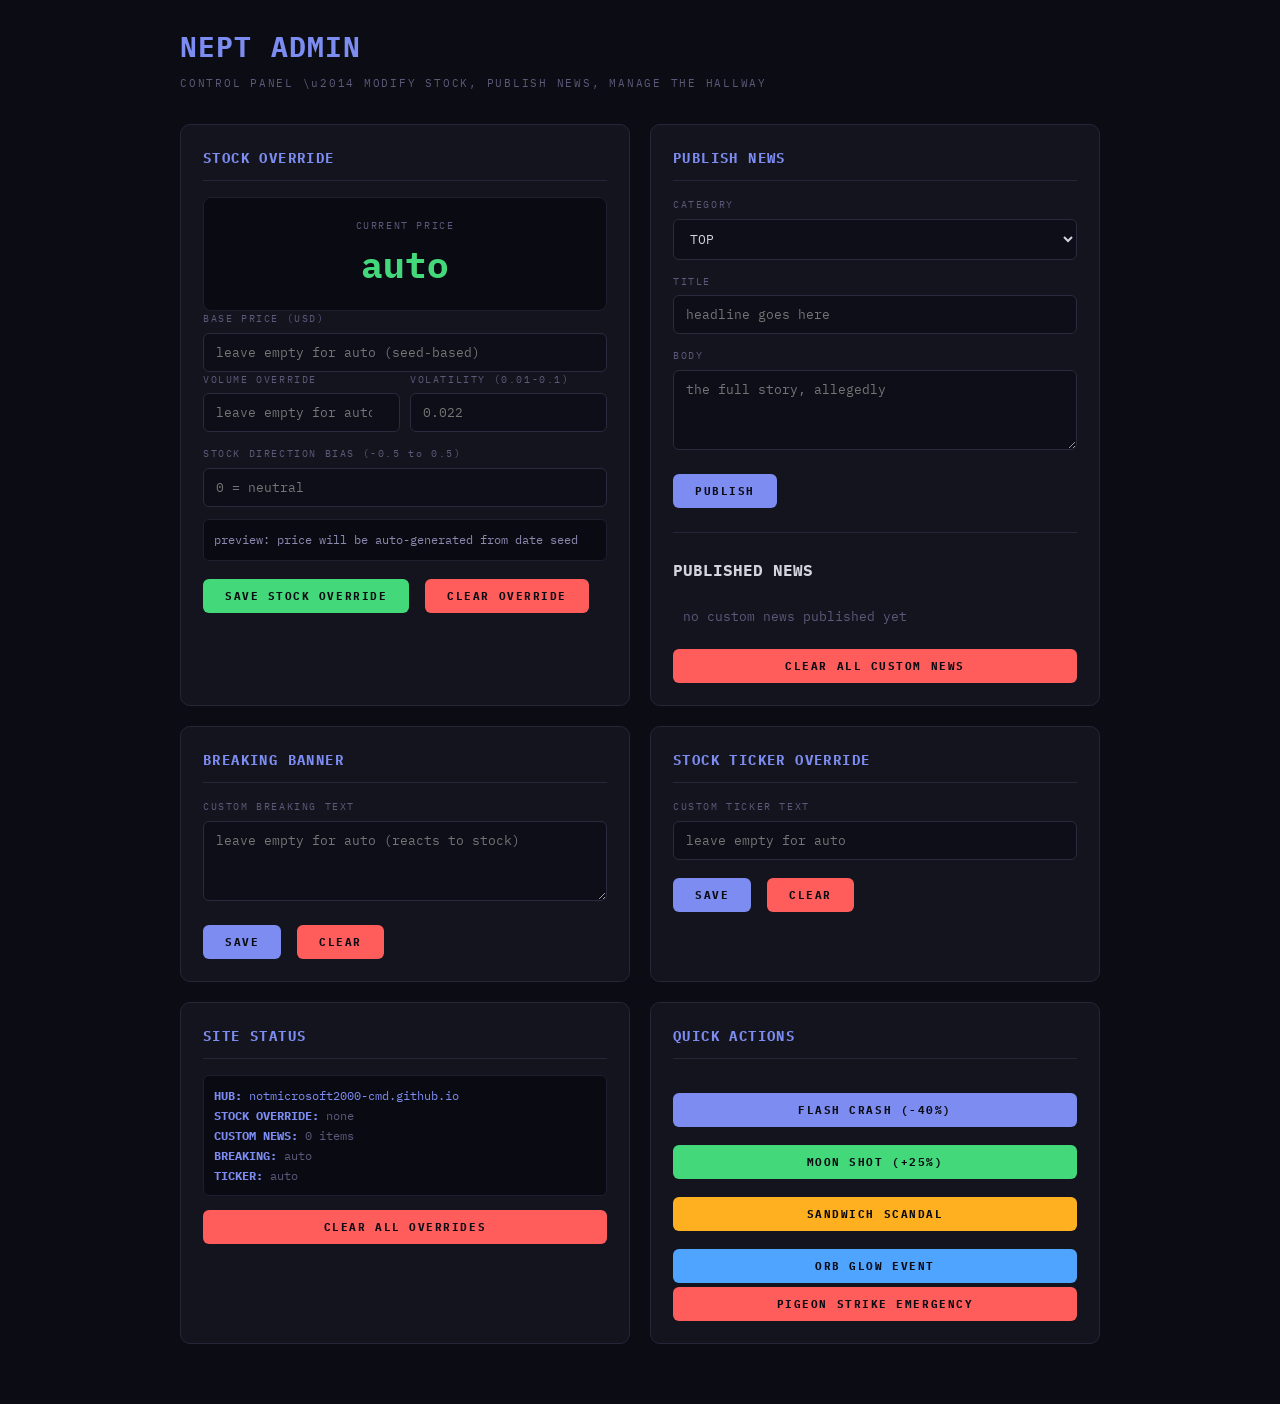
==== admin.html @ 203fe573 "hub v1.9: professional investor page with live chart/gridlines/volume, admin control panel, home orb" ====
<!DOCTYPE html>
<html lang="en">
<head>
  <meta charset="UTF-8">
  <meta name="viewport" content="width=device-width, initial-scale=1.0">
  <meta name="robots" content="noindex, nofollow">
  <title>NEPT ADMIN \u2014 CONTROL PANEL</title>
  <link rel="icon" href="favicon.svg" type="image/svg+xml">
  <link rel="preconnect" href="https://fonts.googleapis.com">
  <link rel="preconnect" href="https://fonts.gstatic.com" crossorigin>
  <link href="https://fonts.googleapis.com/css2?family=IBM+Plex+Mono:wght@400;500;700&display=swap" rel="stylesheet">
  <style>
    *, *::before, *::after { box-sizing: border-box; margin: 0; padding: 0; }
    body { min-height: 100vh; background: #0c0c14; color: #d4d4e0; font-family: "IBM Plex Mono", ui-monospace, monospace; font-size: 13px; line-height: 1.65; padding: 0; }
    .wrap { max-width: 960px; margin: 0 auto; padding: 24px 20px 60px; }
    h1 { font-size: 28px; font-weight: 700; color: #7c8cf0; letter-spacing: .04em; margin-bottom: 4px; }
    .sub { font-size: 11px; letter-spacing: .16em; color: #5a5a7a; margin-bottom: 32px; }
    .grid { display: grid; grid-template-columns: 1fr 1fr; gap: 20px; }
    @media (max-width: 700px) { .grid { grid-template-columns: 1fr; } }
    .card { background: #14141e; border: 1px solid #262638; border-radius: 10px; padding: 22px; }
    .card h2 { font-size: 14px; font-weight: 700; color: #7c8cf0; letter-spacing: .1em; margin-bottom: 16px; border-bottom: 1px solid #262638; padding-bottom: 10px; }
    label { display: block; font-size: 10px; letter-spacing: .16em; color: #5a5a7a; margin-bottom: 5px; margin-top: 14px; }
    label:first-of-type { margin-top: 0; }
    input, textarea, select { width: 100%; background: #0e0e18; border: 1px solid #2a2a3e; border-radius: 6px; padding: 10px 12px; color: #d4d4e0; font-family: inherit; font-size: 13px; outline: none; transition: border-color .2s; }
    input:focus, textarea:focus, select:focus { border-color: #7c8cf0; }
    textarea { min-height: 80px; resize: vertical; }
    .row { display: flex; gap: 10px; }
    .row > * { flex: 1; }
    .btn { display: inline-flex; align-items: center; justify-content: center; margin-top: 18px; padding: 10px 22px; background: #7c8cf0; color: #0c0c14; border: none; border-radius: 6px; font-family: inherit; font-size: 11px; font-weight: 700; letter-spacing: .14em; cursor: pointer; transition: filter .2s, transform .15s; }
    .btn:hover { filter: brightness(1.15); transform: translateY(-1px); }
    .btn:active { transform: translateY(0); }
    .btn.red { background: #ff5c5c; }
    .btn.green { background: #43d97a; }
    .btn.full { width: 100%; }
    .msg { margin-top: 14px; padding: 10px 14px; border-radius: 6px; font-size: 12px; display: none; }
    .msg.ok { display: block; background: #122a18; border: 1px solid #2a5a34; color: #43d97a; }
    .msg.err { display: block; background: #2a1214; border: 1px solid #5a2a2c; color: #ff5c5c; }
    .preview { margin-top: 12px; padding: 10px; background: #0a0a12; border: 1px solid #1e1e2e; border-radius: 6px; font-size: 12px; color: #8a8ab0; }
    .preview b { color: #7c8cf0; }
    .news-list { max-height: 300px; overflow-y: auto; margin-top: 10px; }
    .news-item { display: flex; align-items: flex-start; gap: 10px; padding: 10px; border-bottom: 1px solid #1e1e2e; font-size: 12px; }
    .news-item:last-child { border-bottom: 0; }
    .news-item .ncat { flex: none; background: #7c8cf0; color: #0c0c14; font-size: 9px; font-weight: 700; letter-spacing: .12em; padding: 2px 6px; border-radius: 3px; }
    .news-item .ntxt { flex: 1; }
    .news-item .ntxt b { display: block; color: #d4d4e0; margin-bottom: 2px; }
    .news-item .del { flex: none; background: none; border: none; color: #5a5a7a; cursor: pointer; font-size: 14px; }
    .news-item .del:hover { color: #ff5c5c; }
    .stock-live { padding: 16px; background: #0a0a12; border: 1px solid #1e1e2e; border-radius: 8px; margin-top: 12px; text-align: center; }
    .stock-live .price { font-size: 36px; font-weight: 700; color: #43d97a; }
    .stock-live .lbl { font-size: 10px; letter-spacing: .16em; color: #5a5a7a; margin-top: 4px; }
    hr { border: none; border-top: 1px solid #262638; margin: 24px 0; }
    .section-title { font-size: 16px; font-weight: 700; color: #d4d4e0; margin-bottom: 12px; }
    a { color: #7c8cf0; text-decoration: none; }
    a:hover { text-decoration: underline; }
  </style>
</head>
<body>
  <div class="wrap">
    <h1>NEPT ADMIN</h1>
    <p class="sub">CONTROL PANEL \u2014 MODIFY STOCK, PUBLISH NEWS, MANAGE THE HALLWAY</p>

    <div class="grid">
      <div class="card">
        <h2>STOCK OVERRIDE</h2>
        <div class="stock-live">
          <div class="lbl">CURRENT PRICE</div>
          <div class="price" id="curPrice">auto</div>
        </div>
        <label>BASE PRICE (USD)</label>
        <input type="number" id="admPrice" step="0.01" placeholder="leave empty for auto (seed-based)">
        <div class="row">
          <div>
            <label>VOLUME OVERRIDE</label>
            <input type="number" id="admVolume" step="1000" placeholder="leave empty for auto">
          </div>
          <div>
            <label>VOLATILITY (0.01-0.1)</label>
            <input type="number" id="admVolatility" step="0.001" min="0.005" max="0.15" placeholder="0.022">
          </div>
        </div>
        <label>STOCK DIRECTION BIAS (-0.5 to 0.5)</label>
        <input type="number" id="admBias" step="0.01" min="-0.5" max="0.5" placeholder="0 = neutral">
        <div class="preview" id="stockPreview">preview: price will be auto-generated from date seed</div>
        <button class="btn green" onclick="saveStock()">SAVE STOCK OVERRIDE</button>
        <button class="btn red" onclick="clearStock()" style="margin-left:8px">CLEAR OVERRIDE</button>
        <div class="msg" id="stockMsg"></div>
      </div>

      <div class="card">
        <h2>PUBLISH NEWS</h2>
        <label>CATEGORY</label>
        <select id="newsCat">
          <option>TOP</option>
          <option>MARKETS</option>
          <option>SCANDAL</option>
          <option>TECH</option>
          <option>LOCAL</option>
          <option>TRAGEDY</option>
        </select>
        <label>TITLE</label>
        <input type="text" id="newsTitle" maxlength="120" placeholder="headline goes here">
        <label>BODY</label>
        <textarea id="newsBody" maxlength="600" placeholder="the full story, allegedly"></textarea>
        <button class="btn" onclick="publishNews()">PUBLISH</button>
        <div class="msg" id="newsMsg"></div>
        <hr>
        <div class="section-title">PUBLISHED NEWS</div>
        <div class="news-list" id="newsList"></div>
        <button class="btn red full" onclick="clearNews()" style="margin-top:12px">CLEAR ALL CUSTOM NEWS</button>
      </div>

      <div class="card">
        <h2>BREAKING BANNER</h2>
        <label>CUSTOM BREAKING TEXT</label>
        <textarea id="admBreaking" maxlength="200" placeholder="leave empty for auto (reacts to stock)"></textarea>
        <button class="btn" onclick="saveBreaking()">SAVE</button>
        <button class="btn red" onclick="clearBreaking()" style="margin-left:8px">CLEAR</button>
        <div class="msg" id="breakingMsg"></div>
      </div>

      <div class="card">
        <h2>STOCK TICKER OVERRIDE</h2>
        <label>CUSTOM TICKER TEXT</label>
        <input type="text" id="admTicker" maxlength="80" placeholder="leave empty for auto">
        <button class="btn" onclick="saveTicker()">SAVE</button>
        <button class="btn red" onclick="clearTicker()" style="margin-left:8px">CLEAR</button>
        <div class="msg" id="tickerMsg"></div>
      </div>

      <div class="card">
        <h2>SITE STATUS</h2>
        <div class="preview">
          <b>HUB:</b> <a href="https://notmicrosoft2000-cmd.github.io/" target="_blank">notmicrosoft2000-cmd.github.io</a><br>
          <b>STOCK OVERRIDE:</b> <span id="statusStock">none</span><br>
          <b>CUSTOM NEWS:</b> <span id="statusNews">0 items</span><br>
          <b>BREAKING:</b> <span id="statusBreaking">auto</span><br>
          <b>TICKER:</b> <span id="statusTicker">auto</span>
        </div>
        <button class="btn red full" onclick="clearAll()" style="margin-top:14px">CLEAR ALL OVERRIDES</button>
      </div>

      <div class="card">
        <h2>QUICK ACTIONS</h2>
        <button class="btn full" onclick="flashCrash()">FLASH CRASH (-40%)</button>
        <button class="btn full green" onclick="moonShot()">MOON SHOT (+25%)</button>
        <button class="btn full" onclick="sandwichScandal()" style="background:#ffb020;color:#0c0c14">SANDWICH SCANDAL</button>
        <button class="btn full" onclick="orbEvent()" style="background:#4fa4ff;color:#0c0c14">ORB GLOW EVENT</button>
        <button class="btn full red" onclick="pigeonStrike()" style="margin-top:4px">PIGEON STRIKE EMERGENCY</button>
      </div>
    </div>
  </div>

  <script>
    (function () {
      function $(s) { return document.querySelector(s); }
      function ls(k) { try { return localStorage.getItem(k); } catch(e) { return null; } }
      function lsw(k, v) { try { localStorage.setItem(k, v); } catch(e) {} }

      var stock = {};
      try { stock = JSON.parse(ls("hub_adm_stock") || "{}"); } catch(e) {}
      if (stock.price) $("#admPrice").value = stock.price;
      if (stock.volume) $("#admVolume").value = stock.volume;
      if (stock.volatility) $("#admVolatility").value = stock.volatility;
      if (stock.bias) $("#admBias").value = stock.bias;

      var breaking = ls("hub_adm_breaking") || "";
      if (breaking) $("#admBreaking").value = breaking;
      var ticker = ls("hub_adm_ticker") || "";
      if (ticker) $("#admTicker").value = ticker;

      updateStatus();

      function show(el, type, msg) {
        el.className = "msg " + type;
        el.textContent = msg;
        setTimeout(function () { el.className = "msg"; }, 3000);
      }

      window.saveStock = function () {
        var p = $("#admPrice").value;
        var v = $("#admVolume").value;
        var vol = $("#admVolatility").value;
        var b = $("#admBias").value;
        var o = {};
        if (p) o.price = parseFloat(p);
        if (v) o.volume = parseInt(v, 10);
        if (vol) o.volatility = parseFloat(vol);
        if (b) o.bias = parseFloat(b);
        if (Object.keys(o).length === 0) { show($("#stockMsg"), "err", "nothing to save"); return; }
        lsw("hub_adm_stock", JSON.stringify(o));
        lsw("hub_adm_stock_at", String(Date.now()));
        show($("#stockMsg"), "ok", "stock override saved. hub will pick it up on next refresh.");
        updateStatus();
      };

      window.clearStock = function () {
        try { localStorage.removeItem("hub_adm_stock"); localStorage.removeItem("hub_adm_stock_at"); } catch(e) {}
        $("#admPrice").value = "";
        $("#admVolume").value = "";
        $("#admVolatility").value = "";
        $("#admBias").value = "";
        show($("#stockMsg"), "ok", "stock override cleared.");
        updateStatus();
      };

      window.publishNews = function () {
        var cat = $("#newsCat").value;
        var title = $("#newsTitle").value.trim();
        var body = $("#newsBody").value.trim();
        if (!title || !body) { show($("#newsMsg"), "err", "title and body required"); return; }
        var items = [];
        try { items = JSON.parse(ls("hub_adm_news") || "[]"); } catch(e) {}
        items.unshift({ cat: cat, title: title, body: body, time: "just published" });
        if (items.length > 20) items = items.slice(0, 20);
        lsw("hub_adm_news", JSON.stringify(items));
        $("#newsTitle").value = "";
        $("#newsBody").value = "";
        show($("#newsMsg"), "ok", "news published. " + items.length + " custom items total.");
        renderNewsList();
        updateStatus();
      };

      window.clearNews = function () {
        try { localStorage.removeItem("hub_adm_news"); } catch(e) {}
        show($("#newsMsg"), "ok", "all custom news cleared.");
        renderNewsList();
        updateStatus();
      };

      window.saveBreaking = function () {
        var t = $("#admBreaking").value.trim();
        if (t) { lsw("hub_adm_breaking", t); show($("#breakingMsg"), "ok", "breaking banner saved."); }
        else { show($("#breakingMsg"), "err", "enter some text first"); }
        updateStatus();
      };
      window.clearBreaking = function () {
        try { localStorage.removeItem("hub_adm_breaking"); } catch(e) {}
        $("#admBreaking").value = "";
        show($("#breakingMsg"), "ok", "breaking override cleared.");
        updateStatus();
      };
      window.saveTicker = function () {
        var t = $("#admTicker").value.trim();
        if (t) { lsw("hub_adm_ticker", t); show($("#tickerMsg"), "ok", "ticker override saved."); }
        else { show($("#tickerMsg"), "err", "enter some text first"); }
        updateStatus();
      };
      window.clearTicker = function () {
        try { localStorage.removeItem("hub_adm_ticker"); } catch(e) {}
        $("#admTicker").value = "";
        show($("#tickerMsg"), "ok", "ticker override cleared.");
        updateStatus();
      };

      window.clearAll = function () {
        ["hub_adm_stock","hub_adm_stock_at","hub_adm_news","hub_adm_breaking","hub_adm_ticker"].forEach(function(k) {
          try { localStorage.removeItem(k); } catch(e) {}
        });
        location.reload();
      };

      function renderNewsList() {
        var items = [];
        try { items = JSON.parse(ls("hub_adm_news") || "[]"); } catch(e) {}
        var el = $("#newsList");
        if (!items.length) { el.innerHTML = '<div style="padding:10px;color:#5a5a7a">no custom news published yet</div>'; return; }
        el.innerHTML = items.map(function (n, i) {
          return '<div class="news-item"><span class="ncat">' + n.cat + '</span><div class="ntxt"><b>' + n.title + '</b>' + n.body.slice(0, 100) + (n.body.length > 100 ? "..." : "") + '</div><button class="del" data-i="' + i + '">\u00d7</button></div>';
        }).join("");
        el.querySelectorAll(".del").forEach(function (btn) {
          btn.addEventListener("click", function () {
            var idx = parseInt(btn.getAttribute("data-i"), 10);
            items.splice(idx, 1);
            lsw("hub_adm_news", JSON.stringify(items));
            renderNewsList();
            updateStatus();
          });
        });
      }
      renderNewsList();

      function updateStatus() {
        var s = {};
        try { s = JSON.parse(ls("hub_adm_stock") || "{}"); } catch(e) {}
        var sn = $("#statusStock");
        if (s.price || s.volume || s.volatility || s.bias) {
          var parts = [];
          if (s.price) parts.push("$" + s.price);
          if (s.volume) parts.push("vol:" + s.volume);
          if (s.volatility) parts.push("volatility:" + s.volatility);
          if (s.bias) parts.push("bias:" + s.bias);
          sn.textContent = parts.join(", ");
          sn.style.color = "#43d97a";
        } else { sn.textContent = "none"; sn.style.color = "#5a5a7a"; }

        var news = [];
        try { news = JSON.parse(ls("hub_adm_news") || "[]"); } catch(e) {}
        var nn = $("#statusNews");
        nn.textContent = news.length + " items";
        nn.style.color = news.length ? "#43d97a" : "#5a5a7a";

        var brk = ls("hub_adm_breaking") || "";
        var bn = $("#statusBreaking");
        bn.textContent = brk ? "custom" : "auto";
        bn.style.color = brk ? "#ffb020" : "#5a5a7a";

        var tik = ls("hub_adm_ticker") || "";
        var tn = $("#statusTicker");
        tn.textContent = tik ? "custom" : "auto";
        tn.style.color = tik ? "#ffb020" : "#5a5a7a";
      }

      window.flashCrash = function () {
        lsw("hub_adm_stock", JSON.stringify({ price: 28.70, bias: -0.48, volatility: 0.09 }));
        lsw("hub_adm_stock_at", String(Date.now()));
        lsw("hub_adm_breaking", "FLASH CRASH \u2014 NEPT plummets 40% in 3 minutes. the toaster has left the building. the orb is flickering.");
        lsw("hub_adm_ticker", "NEPT FLASH CRASH \u2022 circuit breakers engaged \u2022 the pigeon is airborne");
        var items = [];
        try { items = JSON.parse(ls("hub_adm_news") || "[]"); } catch(e) {}
        items.unshift({ cat: "TOP", title: "FLASH CRASH: NEPT drops 40% in three minutes, nobody knows why, the toaster is missing", body: "Trading was halted after NEPT shares fell from $47 to $28 in under three minutes. The toaster, serving as interim CFO, was last seen leaving the building at high speed. The orb has begun flickering, which analysts describe as 'deeply concerning.' The pigeon has been deployed. The pigeon does not understand the situation.", time: "just now" });
        lsw("hub_adm_news", JSON.stringify(items));
        show($("#stockMsg"), "ok", "flash crash triggered. NEPT at $28.70.");
        renderNewsList();
        updateStatus();
      };

      window.moonShot = function () {
        lsw("hub_adm_stock", JSON.stringify({ price: 59.79, bias: 0.45, volatility: 0.06 }));
        lsw("hub_adm_stock_at", String(Date.now()));
        lsw("hub_adm_breaking", "MOON SHOT \u2014 NEPT surges 25% after orb classified as infrastructure. analysts upgrade to 'hmm indeed.'");
        lsw("hub_adm_ticker", "NEPT MOON \u2022 +25% \u2022 the orb has been declared critical infrastructure");
        var items = [];
        try { items = JSON.parse(ls("hub_adm_news") || "[]"); } catch(e) {}
        items.unshift({ cat: "MARKETS", title: "NEPT surges 25% after government declares the orb 'critical national infrastructure'", body: "In a stunning turn of events, the orb's continuous glow has been reclassified from 'unexplained' to 'essential service.' Federal funding has been allocated. The stock is up 25%. The toaster has returned and is taking credit. The pigeon is confused but supportive.", time: "just now" });
        lsw("hub_adm_news", JSON.stringify(items));
        show($("#stockMsg"), "ok", "moon shot triggered. NEPT at $59.79.");
        renderNewsList();
        updateStatus();
      };

      window.sandwichScandal = function () {
        lsw("hub_adm_breaking", "SCANDAL \u2014 the sandwich has been voted 'most valuable asset' for the 3rd consecutive quarter. shareholders are filing lawsuits in bread.");
        var items = [];
        try { items = JSON.parse(ls("hub_adm_news") || "[]"); } catch(e) {}
        items.unshift({ cat: "SCANDAL", title: "Sandwich voted most valuable asset for third consecutive quarter; class action filed in rye", body: "Shareholders have filed a class-action lawsuit demanding the sandwich be liquidated and distributed as dividends. The toaster has objected, claiming the sandwich is 'in its custody.' The judge, who is also a hallway, has recused itself. The pigeon is delivering subpoenas at $0.03 per delivery.", time: "just now" });
        lsw("hub_adm_news", JSON.stringify(items));
        show($("#stockMsg"), "ok", "sandwich scandal published.");
        renderNewsList();
        updateStatus();
      };

      window.orbEvent = function () {
        lsw("hub_adm_breaking", "ORB EVENT \u2014 the orb has achieved a new state of luminescence. engineers describe it as 'aggressively glowing.'");
        var items = [];
        try { items = JSON.parse(ls("hub_adm_news") || "[]"); } catch(e) {}
        items.unshift({ cat: "TECH", title: "Orb achieves 'aggressive luminescence' \u2014 engineers file emotional support requests", body: "The NeptuneOS orb has entered a new phase of glow that physicists are calling 'unprecedented' and engineers are calling 'please make it stop.' Three engineers have filed emotional support requests. The orb responded by glowing brighter. The stock is unchanged because the orb is not a product, allegedly.", time: "just now" });
        lsw("hub_adm_news", JSON.stringify(items));
        show($("#stockMsg"), "ok", "orb event published.");
        renderNewsList();
        updateStatus();
      };

      window.pigeonStrike = function () {
        lsw("hub_adm_breaking", "EMERGENCY \u2014 all carrier pigeons on strike. no deliveries, no filings, no bread. the hallway is silent.");
        lsw("hub_adm_ticker", "NEPT EMERGENCY \u2022 pigeon union strike \u2022 no deliveries in 3-7 business days");
        var items = [];
        try { items = JSON.parse(ls("hub_adm_news") || "[]"); } catch(e) {}
        items.unshift({ cat: "TRAGEDY", title: "Carrier pigeon union calls total strike; all deliveries suspended indefinitely", body: "The pigeon union has voted unanimously to strike after management failed to meet bread delivery quotas. All filings, earnings reports, and shareholder correspondence are now grounded. The hallway has been declared a no-fly zone. The toaster attempted to negotiate but was ignored. The stock ticker has been replaced with a single feather emoji.", time: "just now" });
        lsw("hub_adm_news", JSON.stringify(items));
        show($("#stockMsg"), "ok", "pigeon strike emergency declared.");
        renderNewsList();
        updateStatus();
      };
    })();
  </script>
</body>
</html>
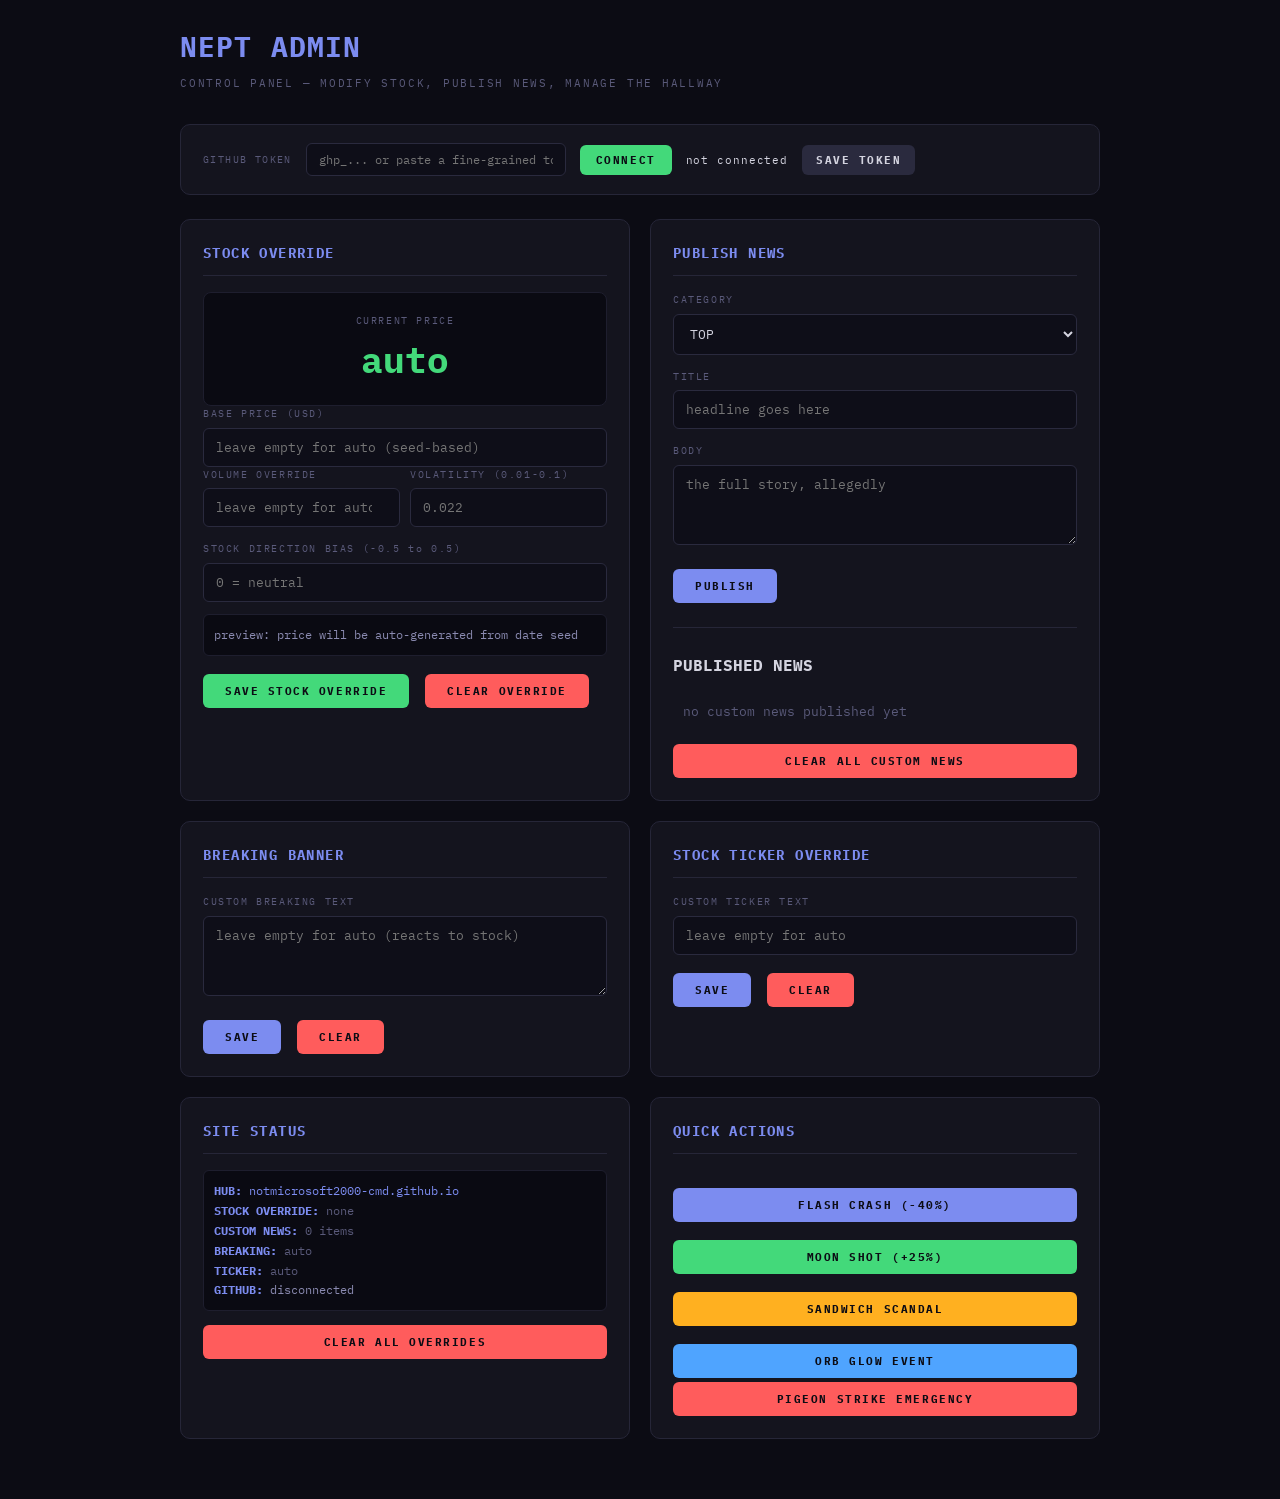
==== commit 93df758e: "hub v2.0: responsive layout, admin GitHub API, chart overhaul, animations, text cleanup" ====
--- a/admin.html
+++ b/admin.html
@@ -4,7 +4,7 @@
   <meta charset="UTF-8">
   <meta name="viewport" content="width=device-width, initial-scale=1.0">
   <meta name="robots" content="noindex, nofollow">
-  <title>NEPT ADMIN \u2014 CONTROL PANEL</title>
+  <title>NEPT ADMIN — CONTROL PANEL</title>
   <link rel="icon" href="favicon.svg" type="image/svg+xml">
   <link rel="preconnect" href="https://fonts.googleapis.com">
   <link rel="preconnect" href="https://fonts.gstatic.com" crossorigin>
@@ -15,6 +15,14 @@
     .wrap { max-width: 960px; margin: 0 auto; padding: 24px 20px 60px; }
     h1 { font-size: 28px; font-weight: 700; color: #7c8cf0; letter-spacing: .04em; margin-bottom: 4px; }
     .sub { font-size: 11px; letter-spacing: .16em; color: #5a5a7a; margin-bottom: 32px; }
+    .gh-auth { background: #14141e; border: 1px solid #262638; border-radius: 10px; padding: 18px 22px; margin-bottom: 24px; display: flex; align-items: center; gap: 14px; flex-wrap: wrap; }
+    .gh-auth label { font-size: 10px; letter-spacing: .14em; color: #5a5a7a; margin: 0; }
+    .gh-auth input { width: 260px; background: #0e0e18; border: 1px solid #2a2a3e; border-radius: 6px; padding: 8px 12px; color: #d4d4e0; font-family: inherit; font-size: 12px; outline: none; }
+    .gh-auth input:focus { border-color: #7c8cf0; }
+    .gh-status { font-size: 11px; letter-spacing: .08em; }
+    .gh-status.ok { color: #43d97a; }
+    .gh-status.err { color: #ff5c5c; }
+    .gh-status.wait { color: #ffb020; }
     .grid { display: grid; grid-template-columns: 1fr 1fr; gap: 20px; }
     @media (max-width: 700px) { .grid { grid-template-columns: 1fr; } }
     .card { background: #14141e; border: 1px solid #262638; border-radius: 10px; padding: 22px; }
@@ -32,6 +40,7 @@
     .btn.red { background: #ff5c5c; }
     .btn.green { background: #43d97a; }
     .btn.full { width: 100%; }
+    .btn:disabled { opacity: .4; pointer-events: none; }
     .msg { margin-top: 14px; padding: 10px 14px; border-radius: 6px; font-size: 12px; display: none; }
     .msg.ok { display: block; background: #122a18; border: 1px solid #2a5a34; color: #43d97a; }
     .msg.err { display: block; background: #2a1214; border: 1px solid #5a2a2c; color: #ff5c5c; }
@@ -52,12 +61,22 @@
     .section-title { font-size: 16px; font-weight: 700; color: #d4d4e0; margin-bottom: 12px; }
     a { color: #7c8cf0; text-decoration: none; }
     a:hover { text-decoration: underline; }
+    .spin { display: inline-block; width: 12px; height: 12px; border: 2px solid transparent; border-top-color: currentColor; border-radius: 50%; animation: spin .6s linear infinite; vertical-align: -1px; margin-right: 6px; }
+    @keyframes spin { to { transform: rotate(360deg); } }
   </style>
 </head>
 <body>
   <div class="wrap">
     <h1>NEPT ADMIN</h1>
-    <p class="sub">CONTROL PANEL \u2014 MODIFY STOCK, PUBLISH NEWS, MANAGE THE HALLWAY</p>
+    <p class="sub">CONTROL PANEL — MODIFY STOCK, PUBLISH NEWS, MANAGE THE HALLWAY</p>
+
+    <div class="gh-auth">
+      <label>GITHUB TOKEN</label>
+      <input type="password" id="ghToken" placeholder="ghp_... or paste a fine-grained token">
+      <button class="btn green" onclick="authGitHub()" style="margin-top:0;padding:8px 16px">CONNECT</button>
+      <span class="gh-status" id="ghStatus">not connected</span>
+      <button class="btn" onclick="saveToken()" style="margin-top:0;padding:8px 14px;background:#2a2a3e;color:#d4d4e0">SAVE TOKEN</button>
+    </div>
 
     <div class="grid">
       <div class="card">
@@ -134,7 +153,8 @@
           <b>STOCK OVERRIDE:</b> <span id="statusStock">none</span><br>
           <b>CUSTOM NEWS:</b> <span id="statusNews">0 items</span><br>
           <b>BREAKING:</b> <span id="statusBreaking">auto</span><br>
-          <b>TICKER:</b> <span id="statusTicker">auto</span>
+          <b>TICKER:</b> <span id="statusTicker">auto</span><br>
+          <b>GITHUB:</b> <span id="statusGitHub">disconnected</span>
         </div>
         <button class="btn red full" onclick="clearAll()" style="margin-top:14px">CLEAR ALL OVERRIDES</button>
       </div>
@@ -152,9 +172,18 @@
 
   <script>
     (function () {
+      var REPO = "notmicrosoft2000-cmd/notmicrosoft2000-cmd.github.io";
+      var DATA_PATH = "data.json";
+      var ghToken = "";
+      var ghSha = "";
+      var ghData = null;
+
       function $(s) { return document.querySelector(s); }
       function ls(k) { try { return localStorage.getItem(k); } catch(e) { return null; } }
       function lsw(k, v) { try { localStorage.setItem(k, v); } catch(e) {} }
+
+      ghToken = ls("hub_gh_token") || "";
+      if (ghToken) { $("#ghToken").value = ghToken; authGitHub(); }
 
       var stock = {};
       try { stock = JSON.parse(ls("hub_adm_stock") || "{}"); } catch(e) {}
@@ -174,6 +203,99 @@
         el.className = "msg " + type;
         el.textContent = msg;
         setTimeout(function () { el.className = "msg"; }, 3000);
+      }
+
+      function ghSetStatus(txt, cls) {
+        var el = $("#ghStatus");
+        el.className = "gh-status " + (cls || "");
+        el.textContent = txt;
+      }
+
+      function ghHeaders() {
+        return { "Authorization": "token " + ghToken, "Accept": "application/vnd.github.v3+json", "Content-Type": "application/json" };
+      }
+
+      window.authGitHub = function () {
+        var tok = $("#ghToken").value.trim();
+        if (!tok) { ghSetStatus("enter a token", "err"); return; }
+        ghToken = tok;
+        ghSetStatus("connecting...", "wait");
+        fetch("https://api.github.com/user", { headers: ghHeaders() })
+          .then(function (r) { if (!r.ok) throw r; return r.json(); })
+          .then(function (u) {
+            ghSetStatus("connected: " + u.login, "ok");
+            $("#statusGitHub").textContent = u.login;
+            $("#statusGitHub").style.color = "#43d97a";
+            return fetchLatestData();
+          })
+          .catch(function () {
+            ghSetStatus("invalid token", "err");
+            $("#statusGitHub").textContent = "invalid token";
+            $("#statusGitHub").style.color = "#ff5c5c";
+          });
+      };
+
+      window.saveToken = function () {
+        lsw("hub_gh_token", $("#ghToken").value.trim());
+        show($("#stockMsg"), "ok", "token saved locally. connect to verify.");
+      };
+
+      function fetchLatestData() {
+        if (!ghToken) return Promise.resolve();
+        return fetch("https://api.github.com/repos/" + REPO + "/contents/" + DATA_PATH, { headers: ghHeaders() })
+          .then(function (r) {
+            if (!r.ok) throw r;
+            return r.json();
+          })
+          .then(function (f) {
+            ghSha = f.sha;
+            try { ghData = JSON.parse(atob(f.content)); } catch(e) { ghData = {}; }
+          })
+          .catch(function () { ghData = null; });
+      }
+
+      function pushToGitHub(data) {
+        if (!ghToken) {
+          show($("#stockMsg"), "ok", "saved locally (no GitHub token — connect to push live)");
+          return Promise.resolve();
+        }
+        ghSetStatus("pushing...", "wait");
+        return fetchLatestData()
+          .then(function () {
+            var body = JSON.stringify(data, null, 2);
+            return fetch("https://api.github.com/repos/" + REPO + "/contents/" + DATA_PATH, {
+              method: "PUT",
+              headers: ghHeaders(),
+              body: JSON.stringify({
+                message: "hub admin: update data.json",
+                content: btoa(body),
+                sha: ghSha,
+                branch: "main"
+              })
+            });
+          })
+          .then(function (r) {
+            if (!r.ok) throw r;
+            ghSetStatus("pushed live", "ok");
+          })
+          .catch(function (e) {
+            ghSetStatus("push failed: " + (e.status || e.message), "err");
+          });
+      }
+
+      function gatherData() {
+        var d = ghData || {};
+        var s = {};
+        try { s = JSON.parse(ls("hub_adm_stock") || "{}"); } catch(e) {}
+        var brk = ls("hub_adm_breaking") || "";
+        var tik = ls("hub_adm_ticker") || "";
+        var news = [];
+        try { news = JSON.parse(ls("hub_adm_news") || "[]"); } catch(e) {}
+        d.stock = s;
+        d.breaking = brk;
+        d.ticker = tik;
+        d.news = news;
+        return d;
       }
 
       window.saveStock = function () {
@@ -189,7 +311,9 @@
         if (Object.keys(o).length === 0) { show($("#stockMsg"), "err", "nothing to save"); return; }
         lsw("hub_adm_stock", JSON.stringify(o));
         lsw("hub_adm_stock_at", String(Date.now()));
-        show($("#stockMsg"), "ok", "stock override saved. hub will pick it up on next refresh.");
+        pushToGitHub(gatherData()).then(function () {
+          show($("#stockMsg"), "ok", "stock override saved" + (ghToken ? " and pushed live." : "."));
+        });
         updateStatus();
       };
 
@@ -199,7 +323,10 @@
         $("#admVolume").value = "";
         $("#admVolatility").value = "";
         $("#admBias").value = "";
-        show($("#stockMsg"), "ok", "stock override cleared.");
+        lsw("hub_adm_stock", "{}");
+        pushToGitHub(gatherData()).then(function () {
+          show($("#stockMsg"), "ok", "stock override cleared.");
+        });
         updateStatus();
       };
 
@@ -215,40 +342,57 @@
         lsw("hub_adm_news", JSON.stringify(items));
         $("#newsTitle").value = "";
         $("#newsBody").value = "";
-        show($("#newsMsg"), "ok", "news published. " + items.length + " custom items total.");
+        pushToGitHub(gatherData()).then(function () {
+          show($("#newsMsg"), "ok", "news published. " + items.length + " custom items.");
+        });
         renderNewsList();
         updateStatus();
       };
 
       window.clearNews = function () {
         try { localStorage.removeItem("hub_adm_news"); } catch(e) {}
-        show($("#newsMsg"), "ok", "all custom news cleared.");
+        lsw("hub_adm_news", "[]");
+        pushToGitHub(gatherData()).then(function () {
+          show($("#newsMsg"), "ok", "all custom news cleared.");
+        });
         renderNewsList();
         updateStatus();
       };
 
       window.saveBreaking = function () {
         var t = $("#admBreaking").value.trim();
-        if (t) { lsw("hub_adm_breaking", t); show($("#breakingMsg"), "ok", "breaking banner saved."); }
-        else { show($("#breakingMsg"), "err", "enter some text first"); }
+        if (!t) { show($("#breakingMsg"), "err", "enter some text first"); return; }
+        lsw("hub_adm_breaking", t);
+        pushToGitHub(gatherData()).then(function () {
+          show($("#breakingMsg"), "ok", "breaking banner saved and pushed live.");
+        });
         updateStatus();
       };
       window.clearBreaking = function () {
         try { localStorage.removeItem("hub_adm_breaking"); } catch(e) {}
         $("#admBreaking").value = "";
-        show($("#breakingMsg"), "ok", "breaking override cleared.");
+        lsw("hub_adm_breaking", "");
+        pushToGitHub(gatherData()).then(function () {
+          show($("#breakingMsg"), "ok", "breaking override cleared.");
+        });
         updateStatus();
       };
       window.saveTicker = function () {
         var t = $("#admTicker").value.trim();
-        if (t) { lsw("hub_adm_ticker", t); show($("#tickerMsg"), "ok", "ticker override saved."); }
-        else { show($("#tickerMsg"), "err", "enter some text first"); }
+        if (!t) { show($("#tickerMsg"), "err", "enter some text first"); return; }
+        lsw("hub_adm_ticker", t);
+        pushToGitHub(gatherData()).then(function () {
+          show($("#tickerMsg"), "ok", "ticker override saved and pushed live.");
+        });
         updateStatus();
       };
       window.clearTicker = function () {
         try { localStorage.removeItem("hub_adm_ticker"); } catch(e) {}
         $("#admTicker").value = "";
-        show($("#tickerMsg"), "ok", "ticker override cleared.");
+        lsw("hub_adm_ticker", "");
+        pushToGitHub(gatherData()).then(function () {
+          show($("#tickerMsg"), "ok", "ticker override cleared.");
+        });
         updateStatus();
       };
 
@@ -256,7 +400,13 @@
         ["hub_adm_stock","hub_adm_stock_at","hub_adm_news","hub_adm_breaking","hub_adm_ticker"].forEach(function(k) {
           try { localStorage.removeItem(k); } catch(e) {}
         });
-        location.reload();
+        lsw("hub_adm_stock", "{}");
+        lsw("hub_adm_news", "[]");
+        lsw("hub_adm_breaking", "");
+        lsw("hub_adm_ticker", "");
+        pushToGitHub({ stock: {}, breaking: "", ticker: "", news: [] }).then(function () {
+          location.reload();
+        });
       };
 
       function renderNewsList() {
@@ -265,13 +415,14 @@
         var el = $("#newsList");
         if (!items.length) { el.innerHTML = '<div style="padding:10px;color:#5a5a7a">no custom news published yet</div>'; return; }
         el.innerHTML = items.map(function (n, i) {
-          return '<div class="news-item"><span class="ncat">' + n.cat + '</span><div class="ntxt"><b>' + n.title + '</b>' + n.body.slice(0, 100) + (n.body.length > 100 ? "..." : "") + '</div><button class="del" data-i="' + i + '">\u00d7</button></div>';
+          return '<div class="news-item"><span class="ncat">' + n.cat + '</span><div class="ntxt"><b>' + n.title + '</b>' + n.body.slice(0, 100) + (n.body.length > 100 ? "..." : "") + '</div><button class="del" data-i="' + i + '">×</button></div>';
         }).join("");
         el.querySelectorAll(".del").forEach(function (btn) {
           btn.addEventListener("click", function () {
             var idx = parseInt(btn.getAttribute("data-i"), 10);
             items.splice(idx, 1);
             lsw("hub_adm_news", JSON.stringify(items));
+            pushToGitHub(gatherData());
             renderNewsList();
             updateStatus();
           });
@@ -310,66 +461,68 @@
         tn.style.color = tik ? "#ffb020" : "#5a5a7a";
       }
 
+      function quickEvent(stockObj, breaking, ticker, newsItem) {
+        lsw("hub_adm_stock", JSON.stringify(stockObj));
+        lsw("hub_adm_stock_at", String(Date.now()));
+        if (breaking) lsw("hub_adm_breaking", breaking);
+        if (ticker) lsw("hub_adm_ticker", ticker);
+        if (newsItem) {
+          var items = [];
+          try { items = JSON.parse(ls("hub_adm_news") || "[]"); } catch(e) {}
+          items.unshift(newsItem);
+          if (items.length > 20) items = items.slice(0, 20);
+          lsw("hub_adm_news", JSON.stringify(items));
+          renderNewsList();
+        }
+        pushToGitHub(gatherData()).then(function () {
+          show($("#stockMsg"), "ok", "event pushed live.");
+        });
+        updateStatus();
+      }
+
       window.flashCrash = function () {
-        lsw("hub_adm_stock", JSON.stringify({ price: 28.70, bias: -0.48, volatility: 0.09 }));
-        lsw("hub_adm_stock_at", String(Date.now()));
-        lsw("hub_adm_breaking", "FLASH CRASH \u2014 NEPT plummets 40% in 3 minutes. the toaster has left the building. the orb is flickering.");
-        lsw("hub_adm_ticker", "NEPT FLASH CRASH \u2022 circuit breakers engaged \u2022 the pigeon is airborne");
-        var items = [];
-        try { items = JSON.parse(ls("hub_adm_news") || "[]"); } catch(e) {}
-        items.unshift({ cat: "TOP", title: "FLASH CRASH: NEPT drops 40% in three minutes, nobody knows why, the toaster is missing", body: "Trading was halted after NEPT shares fell from $47 to $28 in under three minutes. The toaster, serving as interim CFO, was last seen leaving the building at high speed. The orb has begun flickering, which analysts describe as 'deeply concerning.' The pigeon has been deployed. The pigeon does not understand the situation.", time: "just now" });
-        lsw("hub_adm_news", JSON.stringify(items));
-        show($("#stockMsg"), "ok", "flash crash triggered. NEPT at $28.70.");
-        renderNewsList();
-        updateStatus();
+        quickEvent(
+          { price: 28.70, bias: -0.48, volatility: 0.09 },
+          "FLASH CRASH — NEPT plummets 40% in 3 minutes.",
+          "NEPT FLASH CRASH • circuit breakers engaged",
+          { cat: "TOP", title: "FLASH CRASH: NEPT drops 40% in three minutes, nobody knows why", body: "Trading was halted after NEPT shares fell from $47 to $28 in under three minutes. The toaster, serving as interim CFO, was last seen leaving the building at high speed. The orb has begun flickering.", time: "just now" }
+        );
       };
 
       window.moonShot = function () {
-        lsw("hub_adm_stock", JSON.stringify({ price: 59.79, bias: 0.45, volatility: 0.06 }));
-        lsw("hub_adm_stock_at", String(Date.now()));
-        lsw("hub_adm_breaking", "MOON SHOT \u2014 NEPT surges 25% after orb classified as infrastructure. analysts upgrade to 'hmm indeed.'");
-        lsw("hub_adm_ticker", "NEPT MOON \u2022 +25% \u2022 the orb has been declared critical infrastructure");
-        var items = [];
-        try { items = JSON.parse(ls("hub_adm_news") || "[]"); } catch(e) {}
-        items.unshift({ cat: "MARKETS", title: "NEPT surges 25% after government declares the orb 'critical national infrastructure'", body: "In a stunning turn of events, the orb's continuous glow has been reclassified from 'unexplained' to 'essential service.' Federal funding has been allocated. The stock is up 25%. The toaster has returned and is taking credit. The pigeon is confused but supportive.", time: "just now" });
-        lsw("hub_adm_news", JSON.stringify(items));
-        show($("#stockMsg"), "ok", "moon shot triggered. NEPT at $59.79.");
-        renderNewsList();
-        updateStatus();
+        quickEvent(
+          { price: 59.79, bias: 0.45, volatility: 0.06 },
+          "MOON SHOT — NEPT surges 25% after orb classified as infrastructure.",
+          "NEPT MOON • +25% • orb declared critical infrastructure",
+          { cat: "MARKETS", title: "NEPT surges 25% after government declares orb 'critical infrastructure'", body: "In a stunning turn of events, the orb's continuous glow has been reclassified from 'unexplained' to 'essential service.' Federal funding has been allocated. The toaster has returned and is taking credit.", time: "just now" }
+        );
       };
 
       window.sandwichScandal = function () {
-        lsw("hub_adm_breaking", "SCANDAL \u2014 the sandwich has been voted 'most valuable asset' for the 3rd consecutive quarter. shareholders are filing lawsuits in bread.");
-        var items = [];
-        try { items = JSON.parse(ls("hub_adm_news") || "[]"); } catch(e) {}
-        items.unshift({ cat: "SCANDAL", title: "Sandwich voted most valuable asset for third consecutive quarter; class action filed in rye", body: "Shareholders have filed a class-action lawsuit demanding the sandwich be liquidated and distributed as dividends. The toaster has objected, claiming the sandwich is 'in its custody.' The judge, who is also a hallway, has recused itself. The pigeon is delivering subpoenas at $0.03 per delivery.", time: "just now" });
-        lsw("hub_adm_news", JSON.stringify(items));
-        show($("#stockMsg"), "ok", "sandwich scandal published.");
-        renderNewsList();
-        updateStatus();
+        quickEvent(
+          {},
+          "SCANDAL — sandwich voted 'most valuable asset' for 3rd consecutive quarter.",
+          null,
+          { cat: "SCANDAL", title: "Sandwich voted most valuable asset for third consecutive quarter", body: "Shareholders have filed a class-action lawsuit demanding the sandwich be liquidated and distributed as dividends. The toaster has objected, claiming the sandwich is 'in its custody.'", time: "just now" }
+        );
       };
 
       window.orbEvent = function () {
-        lsw("hub_adm_breaking", "ORB EVENT \u2014 the orb has achieved a new state of luminescence. engineers describe it as 'aggressively glowing.'");
-        var items = [];
-        try { items = JSON.parse(ls("hub_adm_news") || "[]"); } catch(e) {}
-        items.unshift({ cat: "TECH", title: "Orb achieves 'aggressive luminescence' \u2014 engineers file emotional support requests", body: "The NeptuneOS orb has entered a new phase of glow that physicists are calling 'unprecedented' and engineers are calling 'please make it stop.' Three engineers have filed emotional support requests. The orb responded by glowing brighter. The stock is unchanged because the orb is not a product, allegedly.", time: "just now" });
-        lsw("hub_adm_news", JSON.stringify(items));
-        show($("#stockMsg"), "ok", "orb event published.");
-        renderNewsList();
-        updateStatus();
+        quickEvent(
+          {},
+          "ORB EVENT — the orb has achieved a new state of luminescence.",
+          null,
+          { cat: "TECH", title: "Orb achieves 'aggressive luminescence' — engineers file support requests", body: "The NeptuneOS orb has entered a new phase of glow that physicists are calling 'unprecedented' and engineers are calling 'please make it stop.' Three engineers have filed emotional support requests.", time: "just now" }
+        );
       };
 
       window.pigeonStrike = function () {
-        lsw("hub_adm_breaking", "EMERGENCY \u2014 all carrier pigeons on strike. no deliveries, no filings, no bread. the hallway is silent.");
-        lsw("hub_adm_ticker", "NEPT EMERGENCY \u2022 pigeon union strike \u2022 no deliveries in 3-7 business days");
-        var items = [];
-        try { items = JSON.parse(ls("hub_adm_news") || "[]"); } catch(e) {}
-        items.unshift({ cat: "TRAGEDY", title: "Carrier pigeon union calls total strike; all deliveries suspended indefinitely", body: "The pigeon union has voted unanimously to strike after management failed to meet bread delivery quotas. All filings, earnings reports, and shareholder correspondence are now grounded. The hallway has been declared a no-fly zone. The toaster attempted to negotiate but was ignored. The stock ticker has been replaced with a single feather emoji.", time: "just now" });
-        lsw("hub_adm_news", JSON.stringify(items));
-        show($("#stockMsg"), "ok", "pigeon strike emergency declared.");
-        renderNewsList();
-        updateStatus();
+        quickEvent(
+          {},
+          "EMERGENCY — all carrier pigeons on strike. no deliveries, no filings.",
+          "NEPT EMERGENCY • pigeon union strike",
+          { cat: "TRAGEDY", title: "Carrier pigeon union calls total strike; all deliveries suspended", body: "The pigeon union has voted unanimously to strike after management failed to meet bread delivery quotas. All filings, earnings reports, and shareholder correspondence are now grounded.", time: "just now" }
+        );
       };
     })();
   </script>
